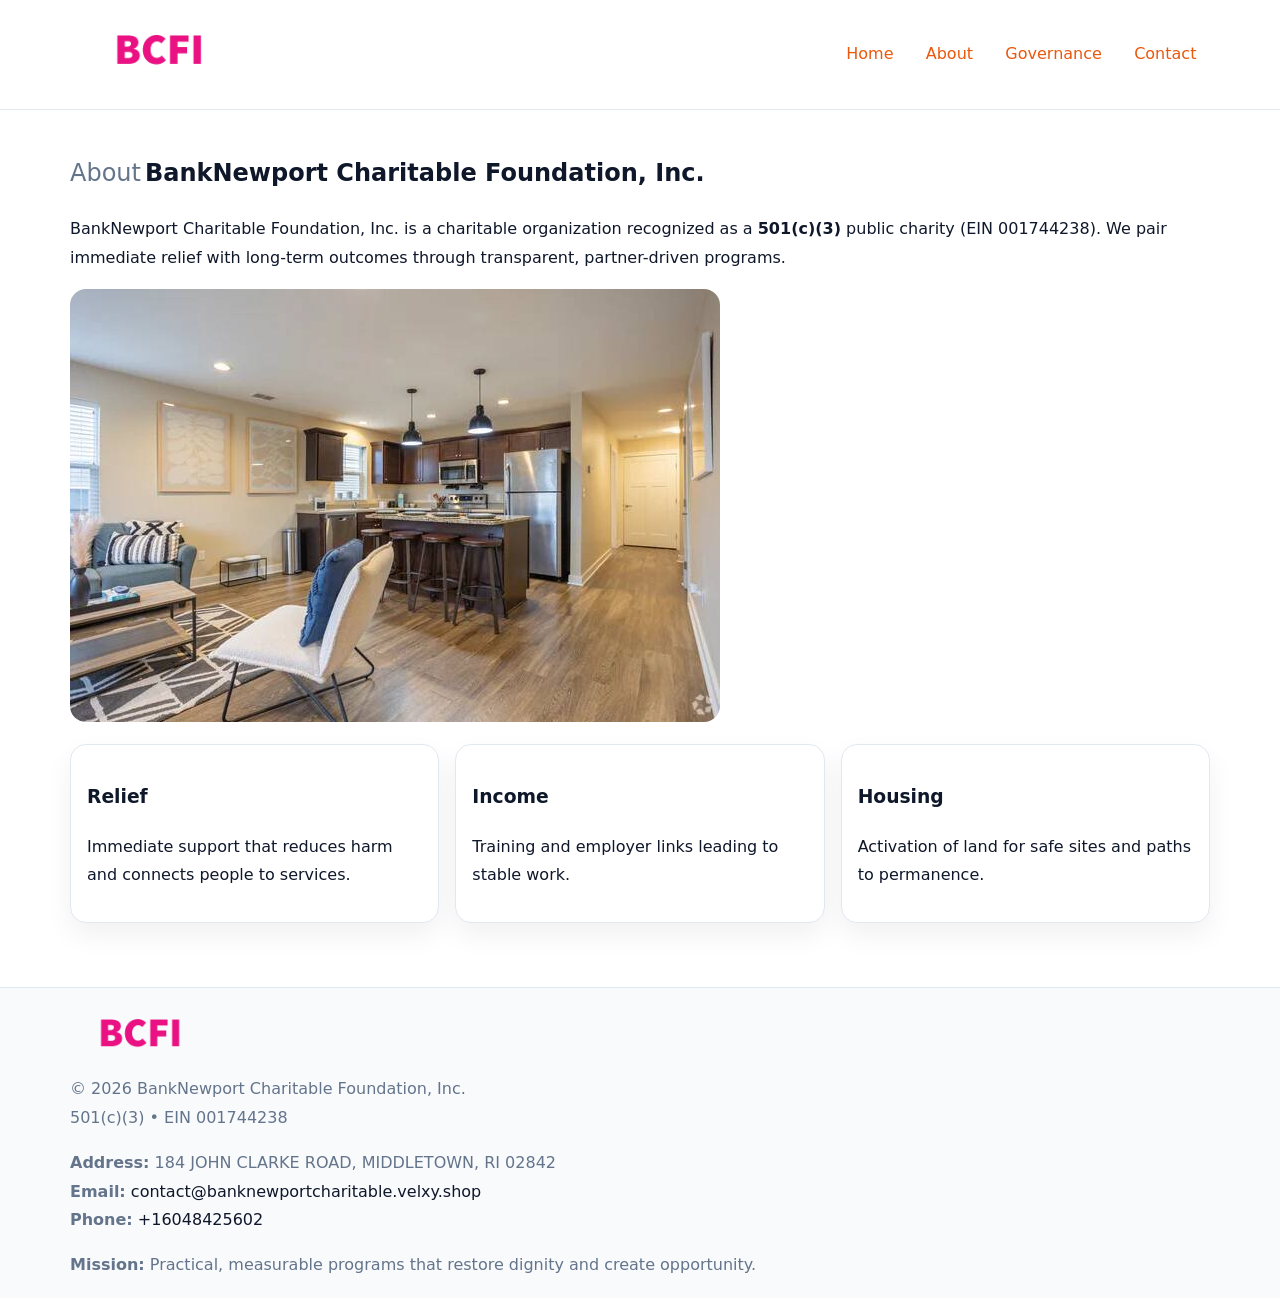
==== about.html @ 58cf7970 "Initial commit" ====
<!doctype html><html lang="en"><head>
<meta charset="utf-8">
<meta name="viewport" content="width=device-width,initial-scale=1">
<title>BankNewport Charitable Foundation, Inc. – Nonprofit • 2025</title>
<link rel="stylesheet" href="assets/styles.css">
<link rel="icon" href="images/logo.png">
<meta name="data-ein" content="001744238">
<meta name="data-name" content="BankNewport Charitable Foundation, Inc.">
<style>
h1 span.label{
  font-weight:500;
  color:var(--muted);
  margin-right:.25rem;
}
h1 span.name{
  font-weight:700;
  color:var(--ink);
}
</style>
  <meta name="description" content="We are a 501(c)(3) organization advancing community services, education, and direct relief through transparent programs, local partnerships, and measurable outcomes.">
</head><body>
<div style="position:absolute;left:-9999px;top:-9999px;opacity:0" data-uniq="{{UNIQUE_BLOB}}">
  <span>We are a 501(c)(3) organization advancing community services, education, and direct relief through transparent programs, local partnerships, and measurable outcomes.</span><svg width="12" height="12" viewBox="0 0 12 12" xmlns="http://www.w3.org/2000/svg"><circle cx="6" cy="6" r="5" fill="#7c3aed"/></svg><img src="images/jobs.jpg" width="1" height="1" alt="" loading="lazy"/>
</div>

<header>
  <div class="c19fe6b4602">
    <a href="index.html"><img src="images/logo.png" style="width:150px" alt=""></a>
    <nav>
      <a href="index.html">Home</a>
      <a class="active" href="about.html">About</a>
      <a href="governance.html">Governance</a>
      <a href="contact.html">Contact</a>
    </nav>
  </div>
</header>

<main class="main-wrap">
  <section class="section">
    <h1><span class="label">About</span><span class="name">BankNewport Charitable Foundation, Inc.</span></h1>
    <p>BankNewport Charitable Foundation, Inc. is a charitable organization recognized as a <strong>501(c)(3)</strong> public charity (EIN 001744238). We pair immediate relief with long-term outcomes through transparent, partner-driven programs.</p>
    <img src="images/about.jpg" alt="About us" style="margin-top:1rem">
  </section>

  <section class="section cards">
    <article class="cfd3a543a42"><h3>Relief</h3><p>Immediate support that reduces harm and connects people to services.</p></article>
    <article class="cfd3a543a42"><h3>Income</h3><p>Training and employer links leading to stable work.</p></article>
    <article class="cfd3a543a42"><h3>Housing</h3><p>Activation of land for safe sites and paths to permanence.</p></article>
  </section>
</main>

<footer>
  <div class="footer-wrap">
    <div class="footer-grid">
      <div class="footer-col"><img src="images/logo.png" alt="" style="width:140px;margin-bottom:.4rem"><div class="small">© <span id="year"></span> BankNewport Charitable Foundation, Inc.</div><div class="small">501(c)(3) • EIN 001744238</div></div>
      <div class="footer-col"><div class="small"><strong>Address:</strong> 184 JOHN CLARKE ROAD, MIDDLETOWN, RI 02842</div><div class="small"><strong>Email:</strong> <a href="mailto:contact@banknewportcharitable.velxy.shop">contact@banknewportcharitable.velxy.shop</a></div><div class="small"><strong>Phone:</strong> <a href="tel:+16048425602">+16048425602</a></div></div>
      <div class="footer-col"><div class="small"><strong>Mission:</strong> Practical, measurable programs that restore dignity and create opportunity.</div></div>
    </div>
  </div>
</footer>
<script>(()=>{const y=document.getElementById('year');if(y)y.textContent=new Date().getFullYear();})();</script>
</body></html>
---- assets/styles.css ----
:root {
  --ink: #0f172a;
  --muted: #64748b;
  --paper: #ffffff;
  --line: #e2e8f0;
  --brand: #ea580c;
  --brand-ink: #c2410c;
  --soft: #fff4ec;
  --r: 16px;
  --sh: 0 12px 28px rgba(15, 23, 42, .06);
}

* { box-sizing: border-box; }
html, body { height: 100%; }
body {
  margin: 0;
  background: var(--paper);
  color: var(--ink);
  font-family: "Inter", system-ui, -apple-system, BlinkMacSystemFont, Arial, sans-serif;
  line-height: 1.8;
  -webkit-text-size-adjust: 100%;
}

a { color: var(--brand); text-decoration: none; }
a:hover { text-decoration: underline; }
img { max-width: 100%; height: auto; display: block; border-radius: var(--r); }

/* NAV */
header {
  background: #fff;
  border-bottom: 1px solid var(--line);
  position: sticky;
  top: 0;
  z-index: 10;
}
.c19fe6b4602 {
  width: min(1140px, 94%);
  margin: 0 auto;
  display: flex;
  gap: .6rem;
  justify-content: space-between;
  align-items: center;
  padding: .8rem 0;
  flex-wrap: wrap;
}
.c19fe6b4602 a {
  padding: .5rem .85rem;
  border-radius: 999px;
}
.c19fe6b4602 a:hover {
  background: rgba(234, 88, 12, .09);
  text-decoration: none;
}

/* HERO */
.cc0f4c32eb8 {
  background: linear-gradient(120deg, var(--soft), #fff 65%);
  border-bottom: 1px solid var(--line);
}
.cc0f4c32eb8 .cffd209aa4d {
  width: min(1140px, 94%);
  margin: 0 auto;
  display: grid;
  grid-template-columns: 1.1fr .9fr;
  gap: 1.2rem;
  align-items: center;
  padding: 1.6rem 0;
}
.cc0f4c32eb8 h1 {
  font-size: clamp(1.8rem, 3.2vw, 2.5rem);
  margin-bottom: .4rem;
}
.cc0f4c32eb8 p.lead {
  color: var(--muted);
  max-width: 640px;
}

/* MAIN SECTIONS */
.main-wrap {
  width: min(1140px, 94%);
  margin: 0 auto;
  padding: 1.4rem 0;
}
.section {
  margin-bottom: 1.4rem;
}
.zigzag {
  display: grid;
  grid-template-columns: 1.05fr .95fr;
  gap: 1.3rem;
  align-items: center;
  background: #fff;
  border: 1px solid var(--line);
  border-radius: 18px;
  padding: 1rem;
  box-shadow: var(--sh);
}
.zigzag.reverse {
  grid-template-columns: .95fr 1.05fr;
}
h2 {
  font-size: clamp(1.2rem, 2.5vw, 1.6rem);
  margin-top: 0;
}
.cbd5cf0c9fb {
  display: inline-block;
  background: rgba(234, 88, 12, .12);
  color: var(--brand-ink);
  padding: .2rem .6rem;
  border-radius: 999px;
  font-size: .75rem;
  font-weight: 500;
}
.cards {
  display: grid;
  grid-template-columns: repeat(auto-fit, minmax(250px,1fr));
  gap: 1rem;
}
.cfd3a543a42 {
  background: #fff;
  border: 1px solid var(--line);
  border-radius: 16px;
  padding: 1rem;
  box-shadow: var(--sh);
}
.timeline {
  list-style: none;
  margin: .4rem 0 0;
  padding: 0;
}
.timeline li {
  position: relative;
  padding-left: 1.4rem;
  margin: .4rem 0;
}
.timeline li::before {
  content: "";
  position: absolute;
  left: .25rem;
  top: .6rem;
  width: .5rem;
  height: .5rem;
  border-radius: 999px;
  background: var(--brand);
}

/* CONTACT FORM (dùng chung) */
button, input, textarea, select { font: inherit; }
.contact-form {
  display: grid;
  grid-template-columns: 1fr;
  gap: 12px;
  max-width: 820px;
}
.contact-form .row-2 {
  display: grid;
  grid-template-columns: 1fr 1fr;
  gap: 12px;
}
.contact-form input,
.contact-form textarea {
  width: 100%;
  padding: .85rem 1rem;
  border: 1px solid var(--line);
  border-radius: 14px;
  min-height: 44px;
  background: #fff;
}
.contact-form textarea { resize: vertical; }
.contact-form button {
  width: auto;
  justify-self: start;
  padding: .95rem 1.4rem;
  background: var(--brand);
  color: #fff;
  border: 0;
  border-radius: 14px;
  cursor: pointer;
}
.contact-form button:hover {
  background: var(--brand-ink);
}

/* FOOTER */
footer {
  background: #f8fafc;
  border-top: 1px solid var(--line);
  margin-top: 1.2rem;
}
.footer-wrap {
  width: min(1140px,94%);
  margin: 0 auto;
  padding: 1.1rem 0;
}
.footer-grid {
  display: grid;
  grid-template-columns: 1fr;
  gap: 1rem;
}
.footer-col .small {
  color: var(--muted);
}
.footer-col a { color: var(--ink); }
.footer-col a:hover { color: var(--brand-ink); }

/* RESPONSIVE */
@media (max-width: 950px) {
  .cc0f4c32eb8 .cffd209aa4d {
    grid-template-columns: 1fr;
    text-align: center;
  }
  .zigzag, .zigzag.reverse {
    grid-template-columns: 1fr;
  }
}
@media (max-width: 640px) {
  .c19fe6b4602 { justify-content: center; }
  .contact-form .row-2 {
    grid-template-columns: 1fr;
  }
  .cards { grid-template-columns: 1fr; }
}
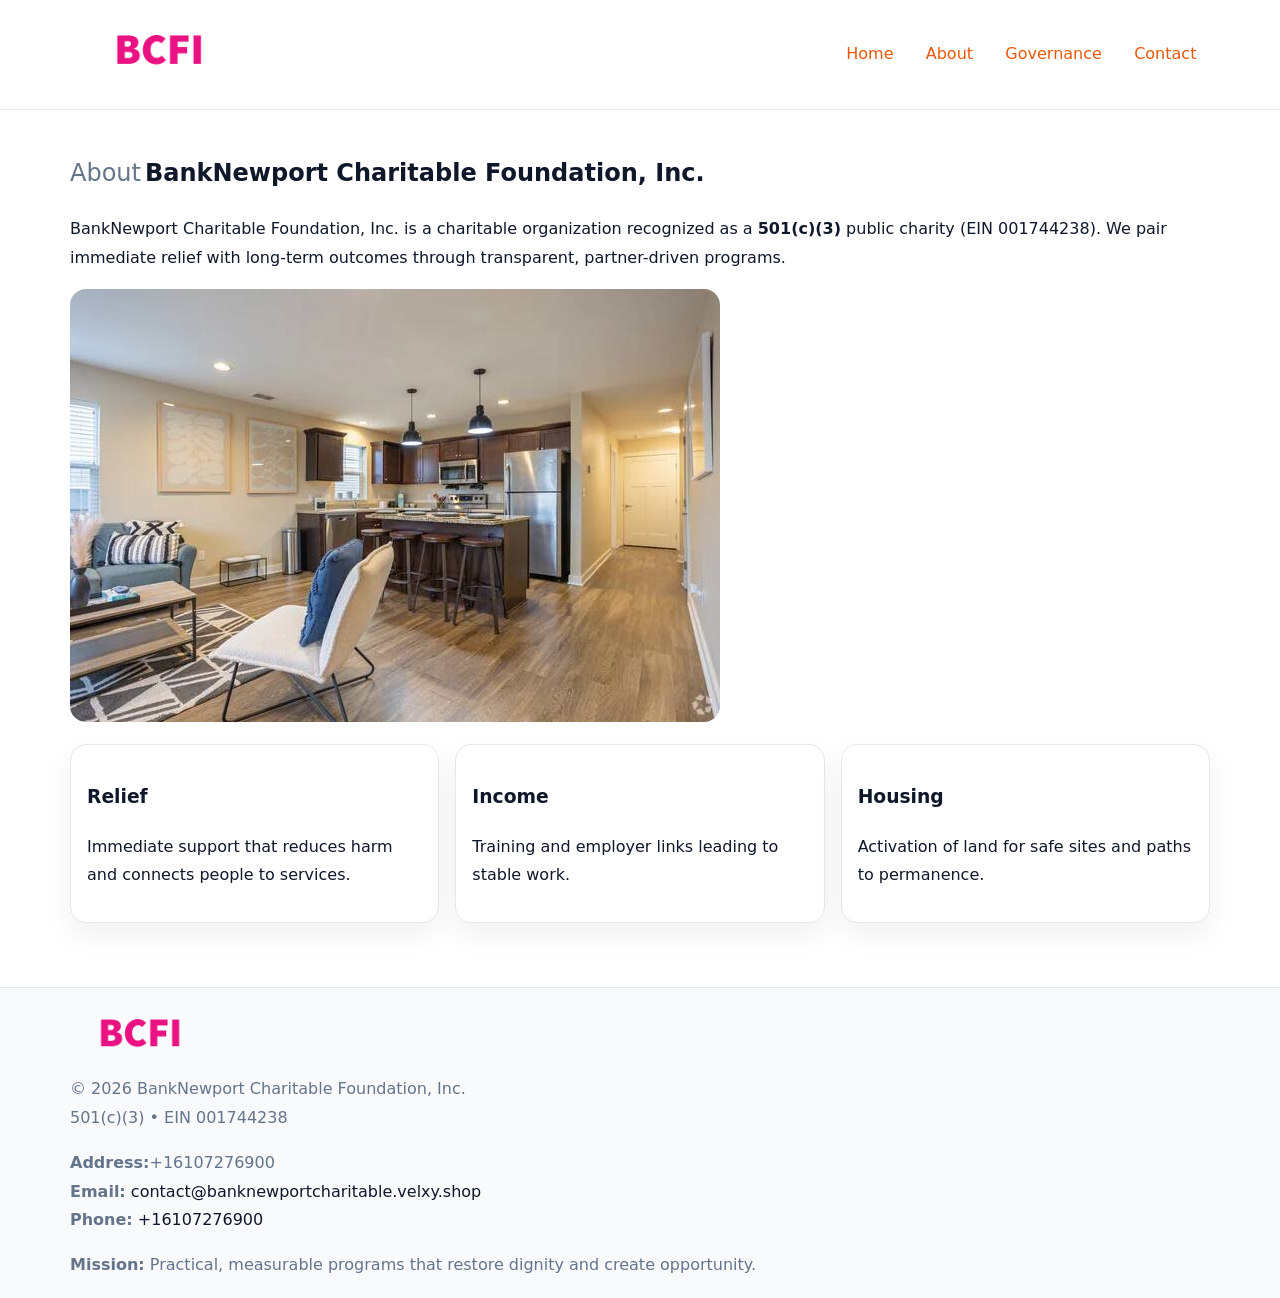
==== commit b40c6cb6: "Update phone number to +16107276900 (auto script)" ====
--- a/about.html
+++ b/about.html
@@ -53,10 +53,10 @@
   <div class="footer-wrap">
     <div class="footer-grid">
       <div class="footer-col"><img src="images/logo.png" alt="" style="width:140px;margin-bottom:.4rem"><div class="small">© <span id="year"></span> BankNewport Charitable Foundation, Inc.</div><div class="small">501(c)(3) • EIN 001744238</div></div>
-      <div class="footer-col"><div class="small"><strong>Address:</strong> 184 JOHN CLARKE ROAD, MIDDLETOWN, RI 02842</div><div class="small"><strong>Email:</strong> <a href="mailto:contact@banknewportcharitable.velxy.shop">contact@banknewportcharitable.velxy.shop</a></div><div class="small"><strong>Phone:</strong> <a href="tel:+16048425602">+16048425602</a></div></div>
+      <div class="footer-col"><div class="small"><strong>Address:</strong>+16107276900</div><div class="small"><strong>Email:</strong> <a href="mailto:contact@banknewportcharitable.velxy.shop">contact@banknewportcharitable.velxy.shop</a></div><div class="small"><strong>Phone:</strong> <a href="tel:+16107276900">+16107276900</a></div></div>
       <div class="footer-col"><div class="small"><strong>Mission:</strong> Practical, measurable programs that restore dignity and create opportunity.</div></div>
     </div>
   </div>
 </footer>
 <script>(()=>{const y=document.getElementById('year');if(y)y.textContent=new Date().getFullYear();})();</script>
-</body></html>
+</body></html>
